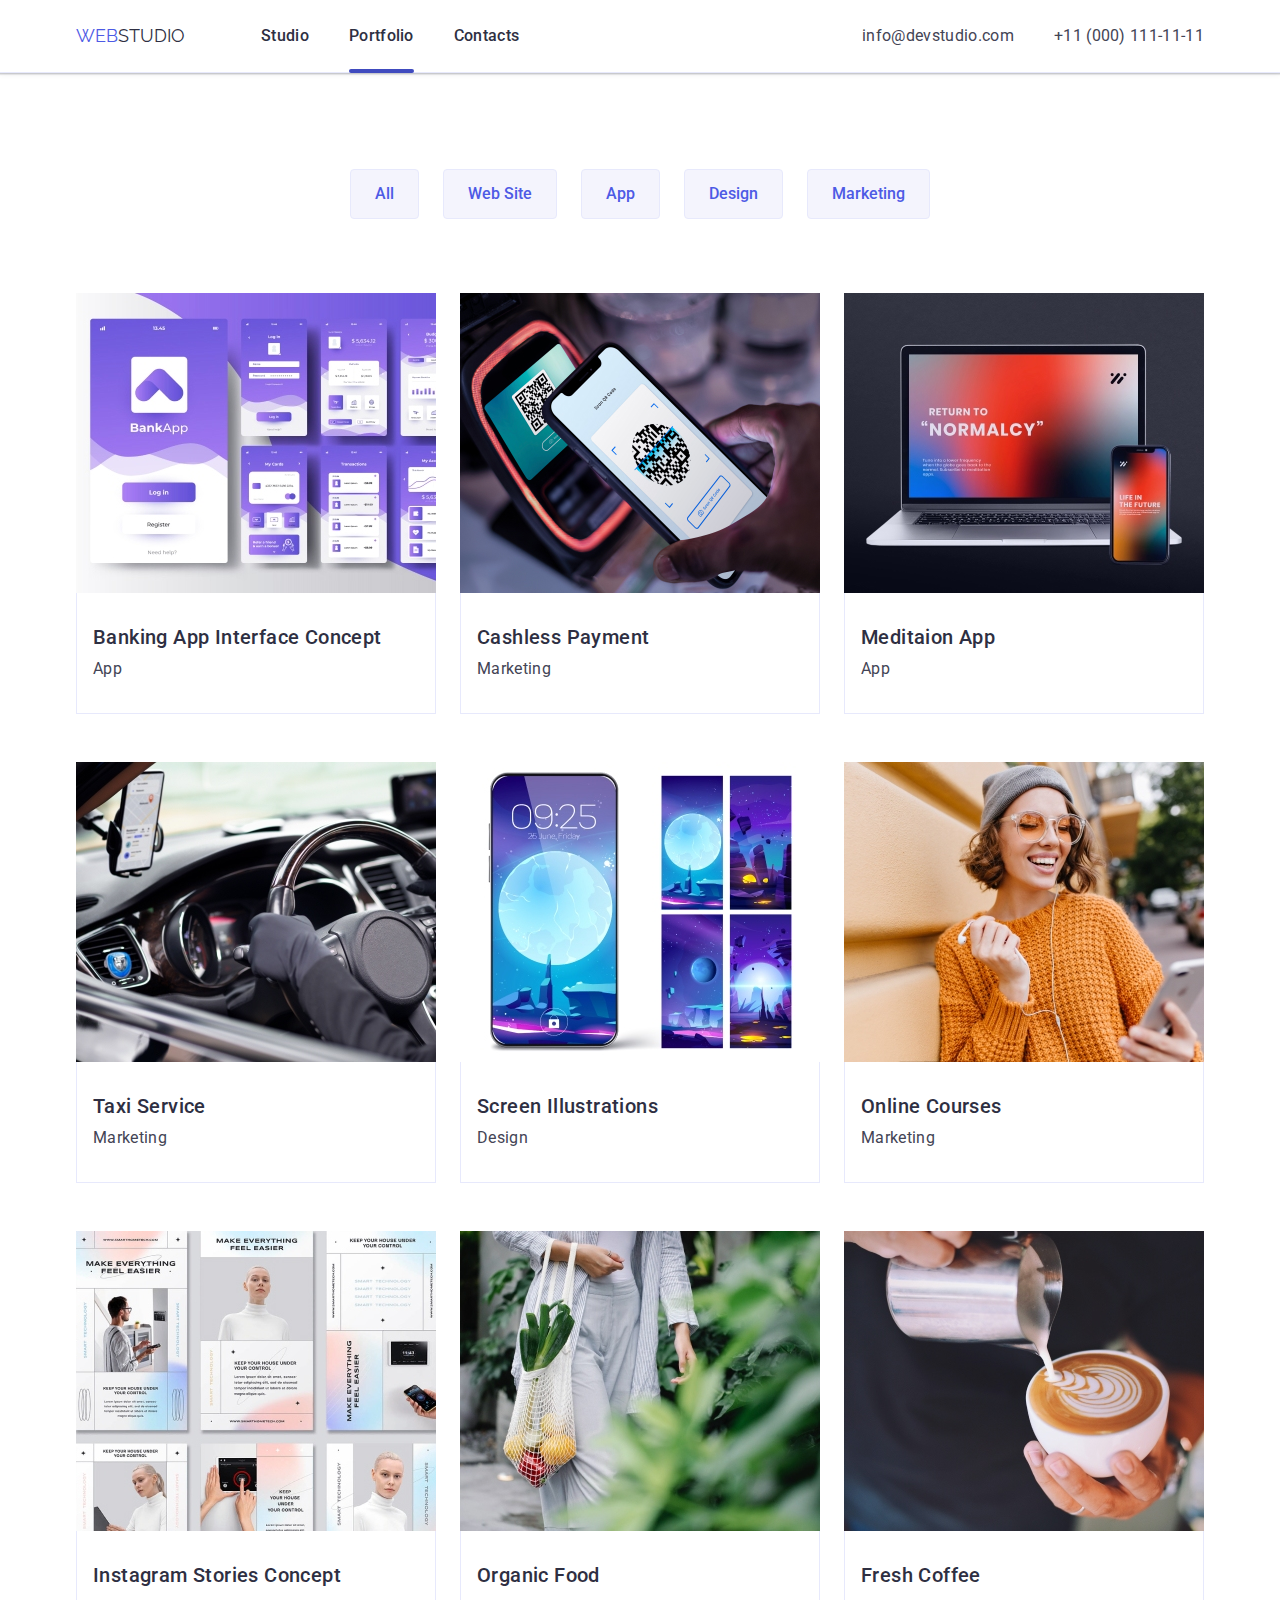
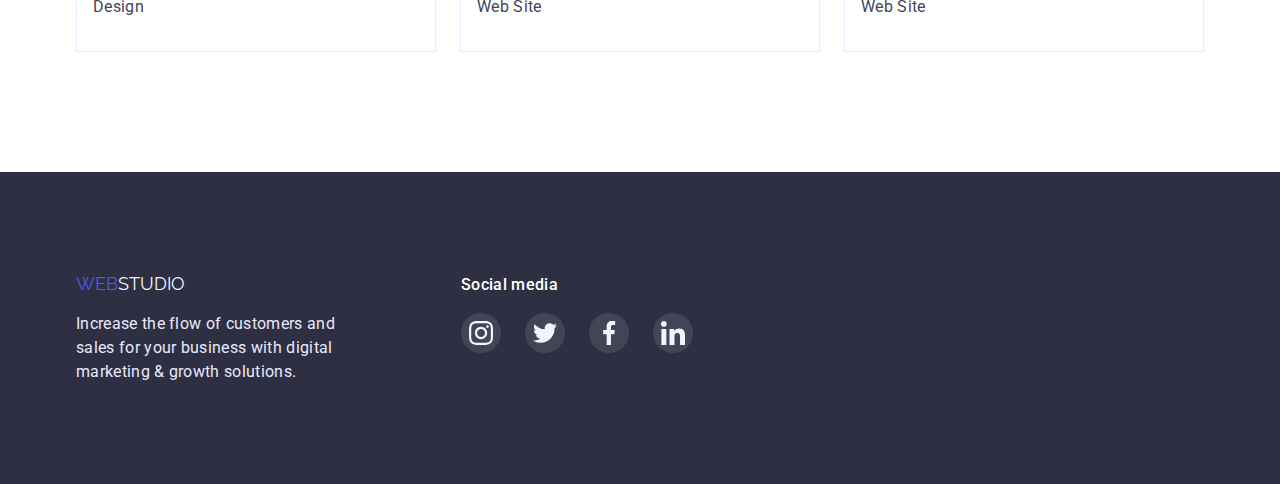
==== portfolio.html @ 2c58c946 "Initial commit" ====
<!DOCTYPE html>
<html lang="en">
  <head>
    <meta charset="UTF-8" />
    <meta http-equiv="X-UA-Compatible" content="IE=edge" />
    <meta name="viewport" content="width=device-width, initial-scale=1.0" />
    <title>Portfolio</title>
    <!-- fonts -->
    <link rel="preconnect" href="https://fonts.googleapis.com" />
    <link rel="preconnect" href="https://fonts.gstatic.com" crossorigin />
    <link
      href="https://fonts.googleapis.com/css2?family=Raleway:wght@800&family=Roboto:wght@400;500;700;900&display=swap"
      rel="stylesheet"
    />
    <link
      rel="stylesheet"
      href="https://cdn.jsdelivr.net/npm/modern-normalize@1.1.0/modern-normalize.min.css"
    />
    <!-- style -->
    <link rel="stylesheet" href="./css/style.css" />
  </head>
  <body>
    <!-- header -->
    <header class="header">
      <!-- menu nav -->
      <div class="headernavi container">
        <nav class="header-nav">
          <a class="header-logo" href="./index.html">
            Web<span class="header-logo-studio">Studio</span>
          </a>
          <ul class="header-list">
            <li class="header-item">
              <a class="header-link" href="./index.html">Studio</a>
            </li>
            <li class="header-item">
              <a class="header-link current" href="./portfolio.html"
                >Portfolio</a
              >
            </li>
            <li class="header-item">
              <a class="header-link" href="">Contacts</a>
            </li>
          </ul>
        </nav>
        <ul class="header-contact">
          <li>
            <a class="header-mail" href="mailto:info@devstudio.com"
              >info@devstudio.com</a
            >
          </li>
          <li>
            <a class="header-phone" href="tel:+110001111111"
              >+11 (000) 111-11-11</a
            >
          </li>
        </ul>
      </div>
    </header>
    <!-- main -->
    <main>
      <!-- menu portfolio -->
      <section class="menu-portfolio">
        <div class="container">
          <h1 hidden>Portfolio menu</h1>
          <ul class="menu-product-filter">
            <li class="menu-item-btn">
              <button class="menu-list-button" type="button">All</button>
            </li>
            <li class="menu-item-btn">
              <button class="menu-list-button" type="button">Web Site</button>
            </li>
            <li class="menu-item-btn">
              <button class="menu-list-button" type="button">App</button>
            </li>
            <li class="menu-item-btn">
              <button class="menu-list-button" type="button">Design</button>
            </li>
            <li class="menu-item-btn">
              <button class="menu-list-button" type="button">Marketing</button>
            </li>
          </ul>
          <ul class="portfolio-filter">
            <li class="portfolio-item">
              <a class="portfolio-item-link" href="#">
                <div class="overlay-img-wrap">
                  <img
                    src="./images/Portfolio/banking_app_.jpg"
                    alt="Bankink app interface"
                    width="360px"
                    height="300px"
                    class="our-product-img"
                  />
                  <p class="overlay">
                    14 Stylish and User-Friendly App Design Concepts · Task
                    Manager App · Calorie Tracker App · Exotic Fruit Ecommerce
                    App · Cloud Storage App
                  </p>
                </div>
                <div class="frame-subtitle">
                  <h2 class="our-product-name">
                    Banking App Interface Concept
                  </h2>
                  <p class="our-product-area">App</p>
                </div>
              </a>
            </li>
            <li class="portfolio-item">
              <a class="portfolio-item-link" href="#">
                <div class="overlay-img-wrap">
                  <img
                    src="./images/Portfolio/cashless_payment.jpg"
                    alt="Cashless Payment"
                    width="360px"
                    height="300px"
                    class="our-product-img"
                  />
                  <p class="overlay">
                    14 Stylish and User-Friendly App Design Concepts · Task
                    Manager App · Calorie Tracker App · Exotic Fruit Ecommerce
                    App · Cloud Storage App
                  </p>
                </div>
                <div class="frame-subtitle">
                  <h2 class="our-product-name">Cashless Payment</h2>
                  <p class="our-product-area">Marketing</p>
                </div>
              </a>
            </li>
            <li class="portfolio-item">
              <a class="portfolio-item-link" href="#">
                <div class="overlay-img-wrap">
                  <img
                    src="./images/Portfolio/meditaion_app.jpg"
                    alt="laptop and Smartphone"
                    width="360px"
                    height="300px"
                    class="our-product-img"
                  />
                  <p class="overlay">
                    14 Stylish and User-Friendly App Design Concepts · Task
                    Manager App · Calorie Tracker App · Exotic Fruit Ecommerce
                    App · Cloud Storage App
                  </p>
                </div>
                <div class="frame-subtitle">
                  <h2 class="our-product-name">Meditaion App</h2>
                  <p class="our-product-area">App</p>
                </div>
              </a>
            </li>
            <li class="portfolio-item">
              <a class="portfolio-item-link" href="#">
                <div class="overlay-img-wrap">
                  <img
                    src="./images/Portfolio/taxi_service.jpg"
                    alt="taxi_service"
                    width="360px"
                    height="300px"
                    class="our-product-img"
                  />
                  <p class="overlay">
                    14 Stylish and User-Friendly App Design Concepts · Task
                    Manager App · Calorie Tracker App · Exotic Fruit Ecommerce
                    App · Cloud Storage App
                  </p>
                </div>
                <div class="frame-subtitle">
                  <h2 class="our-product-name">Taxi Service</h2>
                  <p class="our-product-area">Marketing</p>
                </div>
              </a>
            </li>
            <li class="portfolio-item">
              <a class="portfolio-item-link" href="#">
                <div class="overlay-img-wrap">
                  <img
                    src="./images/Portfolio/screen_illustrations.jpg"
                    alt="Screen Illustrations"
                    width="360px"
                    height="300px"
                    class="our-product-img"
                  />
                  <p class="overlay">
                    14 Stylish and User-Friendly App Design Concepts · Task
                    Manager App · Calorie Tracker App · Exotic Fruit Ecommerce
                    App · Cloud Storage App
                  </p>
                </div>
                <div class="frame-subtitle">
                  <h2 class="our-product-name">Screen Illustrations</h2>
                  <p class="our-product-area">Design</p>
                </div>
              </a>
            </li>
            <li class="portfolio-item">
              <a class="portfolio-item-link" href="#">
                <div class="overlay-img-wrap">
                  <img
                    src="./images/Portfolio/online_courses.jpg"
                    alt="happy girl"
                    width="360px"
                    height="300px"
                    class="our-product-img"
                  />
                  <p class="overlay">
                    14 Stylish and User-Friendly App Design Concepts · Task
                    Manager App · Calorie Tracker App · Exotic Fruit Ecommerce
                    App · Cloud Storage App
                  </p>
                </div>
                <div class="frame-subtitle">
                  <h2 class="our-product-name">Online Courses</h2>
                  <p class="our-product-area">Marketing</p>
                </div>
              </a>
            </li>
            <li class="portfolio-item">
              <a class="portfolio-item-link" href="#">
                <div class="overlay-img-wrap">
                  <img
                    src="./images/Portfolio/instagram_stories.jpg"
                    alt="tape instagram"
                    width="360px"
                    height="300px"
                    class="our-product-img"
                  />
                  <p class="overlay">
                    14 Stylish and User-Friendly App Design Concepts · Task
                    Manager App · Calorie Tracker App · Exotic Fruit Ecommerce
                    App · Cloud Storage App
                  </p>
                </div>
                <div class="frame-subtitle">
                  <h2 class="our-product-name">Instagram Stories Concept</h2>
                  <p class="our-product-area">Design</p>
                </div>
              </a>
            </li>
            <li class="portfolio-item">
              <a class="portfolio-item-link" href="#">
                <div class="overlay-img-wrap">
                  <img
                    src="./images/Portfolio/organic_food.jpg"
                    alt="Screen Illustrations"
                    width="360px"
                    height="300px"
                    class="our-product-img"
                  />
                  <p class="overlay">
                    14 Stylish and User-Friendly App Design Concepts · Task
                    Manager App · Calorie Tracker App · Exotic Fruit Ecommerce
                    App · Cloud Storage App
                  </p>
                </div>
                <div class="frame-subtitle">
                  <h2 class="our-product-name">Organic Food</h2>
                  <p class="our-product-area">Web Site</p>
                </div>
              </a>
            </li>
            <li class="portfolio-item">
              <a class="portfolio-item-link" href="#">
                <div class="overlay-img-wrap">
                  <img
                    src="./images/Portfolio/fresh_coffee.jpg"
                    alt="Cup of coffee"
                    width="360px"
                    height="300px"
                    class="our-product-img"
                  />
                  <p class="overlay">
                    14 Stylish and User-Friendly App Design Concepts · Task
                    Manager App · Calorie Tracker App · Exotic Fruit Ecommerce
                    App · Cloud Storage App
                  </p>
                </div>
                <div class="frame-subtitle">
                  <h2 class="our-product-name">Fresh Coffee</h2>
                  <p class="our-product-area">Web Site</p>
                </div>
              </a>
            </li>
          </ul>
        </div>
      </section>
    </main>
    <footer class="footer">
      <div class="box-footer container">
        <div class="footer-logo-cont">
          <a class="logo-footer" href="index.html"
            >Web<span class="footer-studio-logo">Studio</span></a
          >
          <p class="footer-text">
            Increase the flow of customers and sales for your business with
            digital marketing & growth solutions.
          </p>
        </div>
        <div class="footer-social-cont">
          <h2 class="footer-social-title">Social media</h2>
          <ul class="footer-contacts-list list">
            <li class="footer-contacts-item">
              <a
                class="footer-contacts-link"
                href="https://instagram.com"
                rel="noreferrer noopener"
                aria-label="Instagram link"
                target="_blank"
              >
                <svg class="footer-contacts-icon" width="24" height="24">
                  <use href="./images/icons.svg#icon-instagram"></use>
                </svg>
              </a>
            </li>
            <li>
              <a
                class="footer-contacts-link"
                href="https://twitter.com"
                rel="noreferrer noopener"
                aria-label="Twitter link"
                target="_blank"
              >
                <svg class="contacts-icon" width="24" height="24">
                  <use href="./images/icons.svg#icon-twitter"></use>
                </svg>
              </a>
            </li>
            <li>
              <a
                class="footer-contacts-link"
                href="https://facebook.com"
                rel="noreferrer noopener"
                aria-label="Facebook link"
                target="_blank"
              >
                <svg class="contacts-icon" width="24" height="24">
                  <use href="./images/icons.svg#icon-facebook"></use>
                </svg>
              </a>
            </li>
            <li>
              <a
                class="footer-contacts-link"
                href="https://linkedin.com"
                rel="noreferrer noopener"
                aria-label="Linkedin link"
                target="_blank"
              >
                <svg class="contacts-icon" width="24" height="24">
                  <use href="./images/icons.svg#icon-linkedin"></use>
                </svg>
              </a>
            </li>
          </ul>
        </div>
      </div>
    </footer>
  </body>
</html>
---- css/style.css ----
:root {
  /* color */
  --color-iris: #4d5ae5;
  --color-ocean: #404bbf;
  --color-navy-blue: #2e2f42;
  --color-green: #31d0aa;
  --color-slate: #434455;
  --color-light-slate: #8e8f99;
  --color-cornflower: #e7e9fc;
  --color-cloud: #f4f4fd;
  --color-navy-blue-modal: #2e2f42;
  --color-grey: #2e2f42;
  --color-white: #ffffff;
  --color-modal: #fcfcfc;
  --color-black: #0000000;
  --color-footer-social: rgba(255, 255, 255, 0.1);
  --header-outline: 0px 2px 1px rgba(46, 47, 66, 0.08),
    0px 1px 1px rgba(46, 47, 66, 0.16), 0px 1px 6px rgba(46, 47, 66, 0.08);

  /* fonts */
  --text-family-roboto: "Roboto", sans-serif;
  --text-family-raleway: "Raleway", sans-serif;

  /* transition: function; */
  --turn-fast: 250ms cubic-bezier(0.4, 0, 0.2, 1);
}

*,
*::before,
*::after {
  box-sizing: border-box;
}

html {
  scroll-behavior: smooth;
}

body {
  font-family: var(--text-family-roboto);
}

/* reset */
h1,
h2,
h3,
h4,
h5,
h6,
p,
section {
  margin: 0;
  padding: 0;
}

img {
  display: block;
}

.header-list,
.header-contact,
.our-future-list,
.our-product-list,
.team-list,
.menu-product-list,
.our-product-filter {
  margin: 0;
  padding: 0;
}

button {
  cursor: pointer;
}

.list {
  list-style: none;
}

.container {
  width: 1158px;
  padding-left: 15px;
  padding-right: 15px;
  margin-left: auto;
  margin-right: auto;
}

.header {
  width: 100%;
  background-color: var(--color-white);
  padding: 24px 0;
  box-shadow: var(--header-outline);
  border-bottom: 1px solid var(--color-cornflower);
}

.headernavi {
  display: flex;
  align-items: center;
}

/* Navigation */
.header-nav {
  display: flex;
}

.header-logo {
  font-family: Raleway, sans-serif;
  text-transform: uppercase;
  text-decoration: none;
  font-size: 18px;
  line-height: calc(24 / 18);
  color: var(--color-iris);
}

.header-logo-studio {
  color: var(--color-navy-blue);
}

.header-list {
  margin-left: 76px;
  display: flex;
  gap: 40px;
}

.header-item {
  font-weight: 500;
  font-size: 16px;
  line-height: calc(24 / 16);
  letter-spacing: 0.02em;
  list-style: none;
}

.header-link {
  position: relative;
  padding-bottom: 24px;
  color: var(--color-navy-blue);
  text-decoration: none;
}

.header-link:hover,
.header-link:focus,
.header-mail:hover,
.header-mail:focus,
.header-phone:hover,
.header-phone:focus {
  color: var(--color-ocean);
  transition: color var(--turn-fast);
}

.header-link.current::after {
  content: "";
  position: absolute;
  bottom: -4px;
  display: block;
  width: 100%;
  height: 4px;
  border-radius: 2px;
  background-color: var(--color-ocean);
}

.header-contact {
  list-style: none;
  margin-left: auto;
  display: flex;
  gap: 40px;
}

.header-mail,
.header-phone {
  font-size: 16px;
  line-height: calc(24 / 16);
  letter-spacing: 0.02em;
  color: var(--color-slate);
  text-decoration: none;
}

/* hero section */

.hero {
  max-width: 1440px;
  margin-left: auto;
  margin-right: auto;
  background-image: linear-gradient(
      rgba(46, 47, 66, 0.7),
      rgba(46, 47, 66, 0.7)
    ),
    url(../images/hero/people-office.png);
  background-repeat: no-repeat;
  background-position: center;
  background-size: cover;
  background-color: var(--color-navy-blue);
  text-align: center;
  padding: 188px 0;
}

.hero-title {
  font-family: "Roboto", sans-serif;
  font-weight: 700;
  font-size: 56px;
  line-height: calc(60 / 56);
  letter-spacing: 0.02em;
  color: var(--color-white);
  width: 500px;
  margin-left: auto;
  margin-right: auto;
  margin-bottom: 48px;
}

.btn-hero {
  font-family: "Roboto", sans-serif;
  font-weight: 500;
  font-size: 16px;
  line-height: calc(24 / 16);
  letter-spacing: 0.04em;
  background: var(--color-iris);
  color: var(--color-white);
  padding: 16px 32px;
  border-radius: 4px;
  border: none;
}

.btn-hero:hover,
.btn-hero:focus {
  background-color: var(--color-ocean);
  box-shadow: 0px 4px 4px rgba(0, 0, 0, 0.15);
  transition: background-color var(--turn-fast), box-shadow var(--turn-fast);
}

/* Our-future section */

.our-future {
  background-color: var(--color-white);
  padding: 120px 0;
}

.our-future-list {
  list-style-type: none;
  display: flex;
  justify-content: center;
  gap: 24px;
}

.future-container-icons {
  padding: 24px 100px;
  background-color: var(--color-cloud);
  margin-bottom: 8px;
}

.our-future-subtitle {
  letter-spacing: 0.02em;
  color: var(--color-navy-blue);
  text-transform: capitalize;
  margin-bottom: 8px;
}

.our-future-text {
  font-size: 16px;
  line-height: calc(24 / 16);
  color: var(--color-slate);
  width: 265px;
}

/* Our product section */

.our-product {
  padding-bottom: 120px;
}

.our-product-title {
  color: var(--color-navy-blue);
  font-size: 36px;
  line-height: calc(40 / 36);
  letter-spacing: 0.02em;
  text-transform: capitalize;
  text-align: center;
  margin-bottom: 72px;
}

.our-product-list {
  list-style-type: none;
  display: flex;
  gap: 24px;
}

.team-section {
  background-color: var(--color-cloud);
  padding: 120px 0 110px 0;
}

.team-title {
  color: var(--color-navy-blue);
  font-size: 36px;
  line-height: calc(40 / 36);
  letter-spacing: 0.02em;
  text-transform: capitalize;
  margin-bottom: 72px;
  text-align: center;
}

.team-list {
  display: flex;
  justify-items: center;
  gap: 24px;
}

.team-list-card {
  width: 264px;
  background: var(--color-white);
  box-shadow: 0px 1px 6px rgba(46, 47, 66, 0.08),
    0px 1px 1px rgba(46, 47, 66, 0.16), 0px 2px 1px rgba(46, 47, 66, 0.08);
  border-radius: 0px 0px 4px 4px;
}

.team-name-container {
  padding: 32px 16px;
}

.team-list-name {
  color: var(--color-navy-blue);
  font-size: 20px;
  line-height: calc(24 / 20);
  letter-spacing: 0.02em;
  text-align: center;
  margin-bottom: 8px;
}

.team-list-possition {
  font-size: 16px;
  line-height: calc(24 / 16);
  letter-spacing: 0.02em;
  color: var(--color-slate);
  text-align: center;
  margin-bottom: 8px;
}

.contacts-list {
  display: flex;
  align-items: center;
  justify-content: center;
  gap: 24px;
  padding: 0;
}

.contacts-link {
  display: flex;
  align-items: center;
  justify-content: center;
  width: 40px;
  height: 40px;
  border-radius: 50%;
  background-color: var(--color-iris);
}

.contacts-link:hover,
.contacts-link:focus {
  background-color: var(--color-ocean);
  transition: background-color 250ms cubic-bezier(0.4, 0, 0.2, 1);
}

.contacts-icon {
  fill: var(--color-cloud);
}

/* Customers */

.custom-title,
.custom-list {
  margin: 0;
  padding: 0;
}

.customers {
  padding: 130px 0 120px 0;
}

.custom-title {
  font-family: inherit;
  font-weight: 700;
  font-size: 36px;
  line-height: calc(40 / 36);
  letter-spacing: 0.02em;
  text-align: center;
  color: var(--color-navy-blue);
  margin-bottom: 72px;
}

.custom-list {
  display: flex;
  align-items: center;
  justify-content: center;
  gap: 24px;
}

.custom-link {
  max-width: 168px;
  display: flex;
  align-items: center;
  justify-content: center;
  padding: 16px 32px;
  border: 1px solid var(--color-light-slate);
  border-radius: 4px;
}
.custom-icon {
  fill: var(--color-light-slate);
}

.custom-link:hover .custom-icon,
.custom-link:focus .custom-icon {
  fill: var(--color-ocean);
  transition: fill 250ms cubic-bezier(0.4, 0, 0.2, 1);
}

.custom-link:hover {
  border: 1px solid var(--color-ocean);
  transition: border 250ms cubic-bezier(0.4, 0, 0.2, 1);
}

/**
  |============================
  | Portfolio-section
  |============================
*/
.menu-portfolio {
  padding: 96px 0 120px 0;
}

.menu-product-filter {
  display: flex;
  justify-content: center;
  align-items: center;
  list-style: none;
  padding: 0;
  margin: 0;
  column-gap: 24px;
  margin-bottom: 74px;
}

.menu-list-button {
  font-family: "Roboto", sans-serif;
  font-weight: 500;
  font-size: 16px;
  line-height: calc(24 / 16);
  background: var(--color-cloud);
  border: 1px solid var(--color-cornflower);
  border-radius: 4px;
  color: var(--color-iris);
  padding: 12px 24px;
}
.menu-list-button:hover,
.menu-list-button:focus {
  background-color: var(--color-ocean);
  color: var(--color-white);
  border: 1px solid var(--color-ocean);
  box-shadow: 0px 3px 1px rgba(0, 0, 0, 0.1), 0px 2px 1px rgba(0, 0, 0, 0.08),
    0px 2px 2px rgba(0, 0, 0, 0.12);
  transition: background-color 250ms cubic-bezier(0.4, 0, 0.2, 1),
    color 250ms cubic-bezier(0.4, 0, 0.2, 1),
    border 250ms cubic-bezier(0.4, 0, 0.2, 1),
    box-shadow 250ms cubic-bezier(0.4, 0, 0.2, 1);
  transition-delay: 100ms;
}

/* Filter card */

.portfolio-filter {
  display: flex;
  flex-wrap: wrap;
  list-style: none;
  margin: 0;
  padding: 0;
  margin-left: -24px;
  margin-top: -48px;
}

.portfolio-filter > .portfolio-item {
  display: block;
  flex-basis: calc(100% / 3 - 24px);
  margin-left: 24px;
  margin-top: 48px;
}

.portfolio-item-link {
  text-decoration: none;
  display: block;
}

.overlay-img-wrap {
  position: relative;
  overflow: hidden;
}

.overlay {
  position: absolute;
  top: 0;
  left: 0;
  width: 100%;
  height: 100%;
  overflow: auto;

  padding: 40px 32px;
  font-family: inherit;
  font-weight: 400;
  font-size: 16px;
  line-height: calc(24 / 16);
  letter-spacing: 0.02em;
  color: var(--color-cloud);
  background-color: var(--color-iris);

  transform: translateY(100%);
  transition: transform 350ms ease;
}

.portfolio-item-link:hover .overlay,
.portfolio-item-link:focus .overlay {
  transform: translatex(0);
  transition: transform 250ms cubic-bezier(0.4, 0, 0.2, 1);
}

.frame-subtitle {
  padding: 32px 16px;
  border: 1px solid var(--color-cornflower);
  border-top: none;
}

.portfolio-item-link:hover,
.portfolio-item-link:focus {
  box-shadow: 0px 1px 6px rgba(46, 47, 66, 0.08),
    0px 1px 1px rgba(46, 47, 66, 0.16), 0px 2px 1px rgba(46, 47, 66, 0.08);
  transition: box-shadow 250ms cubic-bezier(0.4, 0, 0.2, 1);
}

.our-product-name {
  font-weight: 500;
  font-size: 20px;
  line-height: calc(24 / 20);
  letter-spacing: 0.02em;
  color: var(--color-navy-blue);
  margin-bottom: 8px;
}

.our-product-area {
  color: var(--color-slate);
  font-size: 16px;
  line-height: calc(24 / 16);
  letter-spacing: 0.02em;
}

/**
  |============================
  |  footer section
  |============================
*/

.footer {
  background-color: var(--color-navy-blue);
  padding: 100px 0px;
}

.box-footer {
  display: flex;
  align-items: baseline;
}

.footer-logo-cont {
  margin-right: 120px;
}

.logo-footer .footer-studio-logo {
  margin-bottom: 16px;
}

.logo-footer {
  font-family: "Raleway", sans-serif;
  text-transform: uppercase;
  text-decoration: none;
  font-size: 18px;
  line-height: calc(24 / 18);
  color: var(--color-iris);
}

.footer-studio-logo {
  color: var(--color-cloud);
}

.footer-text {
  font-size: 16px;
  line-height: calc(24 / 16);
  letter-spacing: 0.02em;
  color: var(--color-cornflower);
  width: 265px;
  margin-top: 16px;
}

.footer-social-title {
  font-family: "Roboto";
  font-style: normal;
  font-weight: 500;
  font-size: 16px;
  line-height: calc(24 / 16);
  letter-spacing: 0.02em;
  color: var(--color-white);
  margin-bottom: 16px;
}
.footer-contacts-list {
  display: flex;
  align-items: center;
  justify-content: center;
  gap: 24px;
  padding: 0;
  margin: 0;
  margin-right: 80px;
}

.footer-contacts-link {
  display: flex;
  align-items: center;
  justify-content: center;
  width: 40px;
  height: 40px;
  border-radius: 50%;
  background: var(--color-footer-social);
}

.footer-contacts-icon {
  fill: var(--color-cloud);
}

.footer-contacts-link:hover,
.footer-contacts-link:focus {
  background-color: var(--color-green);
  transition: background-color var(--turn-fast);
}

.subscribe-wraper {
}

.subscribe-badge {
  font-family: inherit;
  font-weight: 500;
  font-size: 16px;
  line-height: calc(24 / 16);
  letter-spacing: 0.02em;
  color: var(--color-white);
  margin-bottom: 16px;
}

.subscribe-form {
  display: flex;
  align-items: center;
  justify-content: center;
  gap: 24px;
}

.subscribe-container {
}

.subscribe-field {
}

.subscribe-input {
  width: 264px;
  height: 40px;

  border: 1px solid rgba(255, 255, 255, 0.3);
  filter: drop-shadow(0px 4px 4px rgba(0, 0, 0, 0.15));
  border-radius: 4px;
}

.send-icon {
}

.subscribe-btn {
}

/**
  |============================
  | Modal Window
  |============================
*/
.backdrop {
  position: fixed;
  left: 0;
  right: 0;
  top: 0;
  bottom: 0;

  background-color: rgba(46, 47, 66, 0.4);

  transition: opacity var(--turn-fast), visibility var(--turn-fast);
}

.backdrop.is-hidden {
  opacity: 0;
  visibility: hidden;
  pointer-events: none;
  transition-delay: 250ms;
}

.modal {
  position: absolute;
  top: 50%;
  left: 50%;

  transform: translate(-50%, -50%);
  width: 408px;
  min-height: 576px;
  background-color: var(--color-modal);
  border-radius: 4px;
  box-shadow: 0px 1px 1px rgba(0, 0, 0, 0.14), 0px 1px 3px rgba(0, 0, 0, 0.12),
    0px 2px 1px rgba(0, 0, 0, 0.2);
}

.modal-btn {
  position: absolute;
  top: 24px;
  right: 24px;

  display: flex;
  align-items: center;
  justify-content: center;
  width: 24px;
  height: 24px;
  background-color: var(--color-cornflower);
  border: 1px solid rgba(0, 0, 0, 0.1);
  border-radius: 50%;
  padding: 0;
}

.modal-btn:hover {
  background-color: var(--color-ocean);
  fill: var(--color-white);
  transition: background-color var(--turn-fast), fill var(--turn-fast);
}

.modal-icon {
  fill: var(--color-black);
}

label {
  display: block;
}
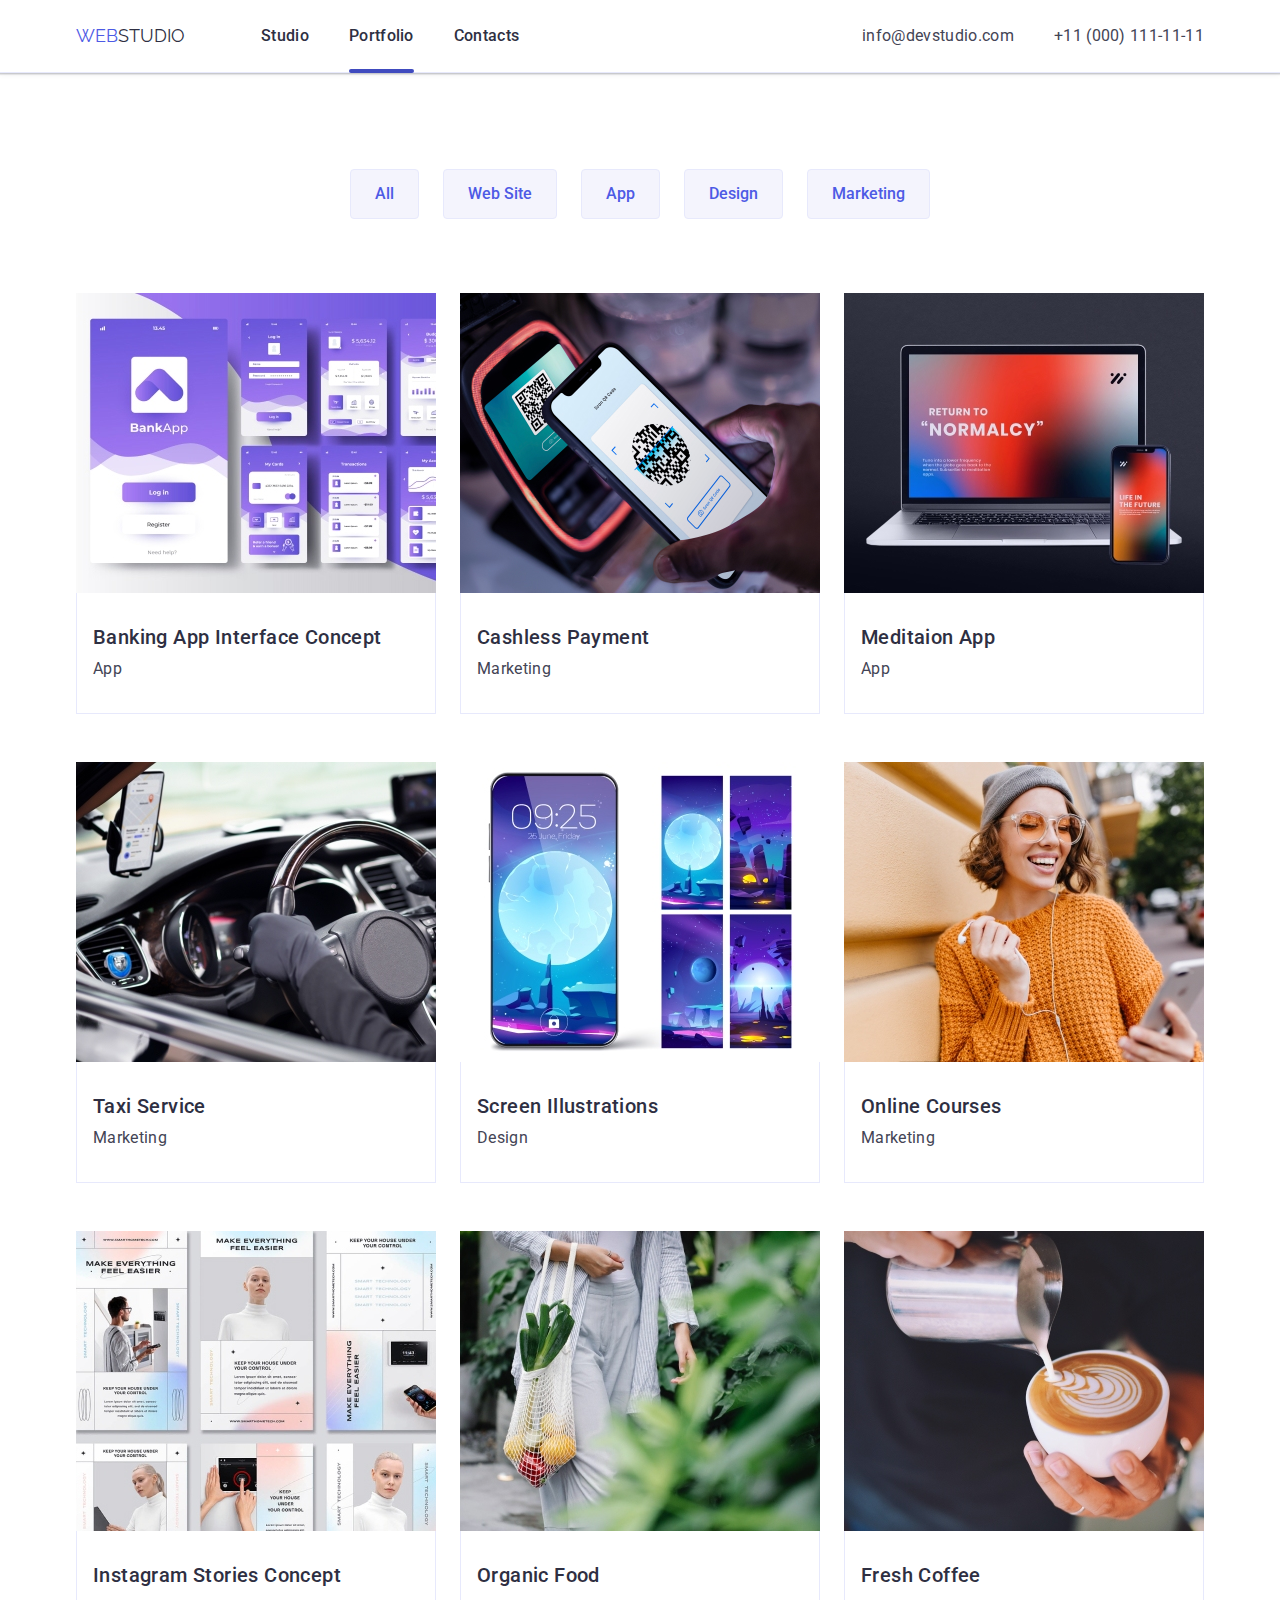
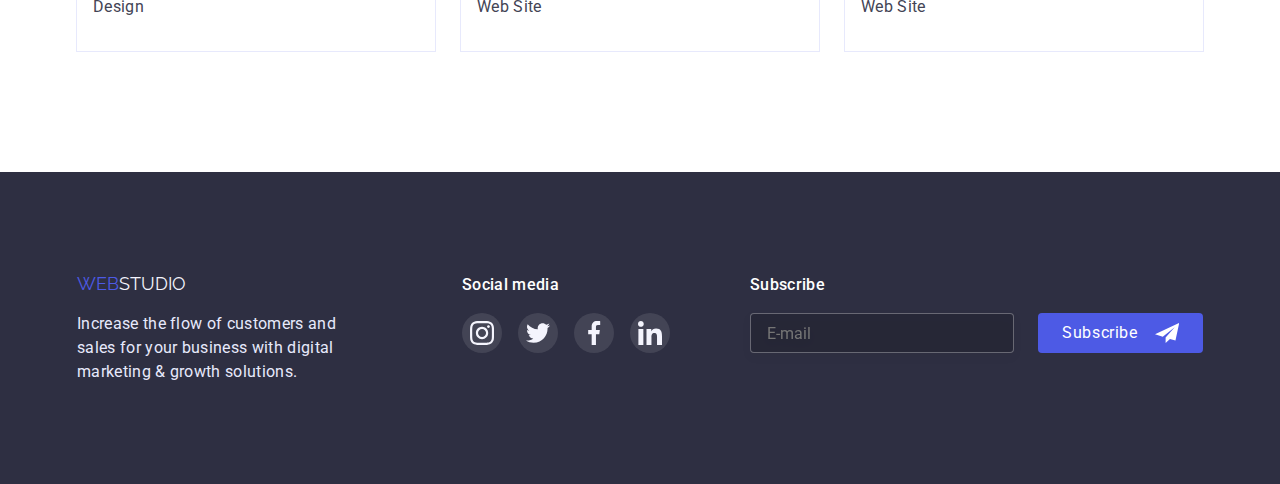
==== commit 80d9adab: "DONE HW-06" ====
--- a/portfolio.html
+++ b/portfolio.html
@@ -284,6 +284,7 @@
         </div>
       </section>
     </main>
+     <!-- footer  -->
     <footer class="footer">
       <div class="box-footer container">
         <div class="footer-logo-cont">
@@ -295,7 +296,7 @@
             digital marketing & growth solutions.
           </p>
         </div>
-        <div class="footer-social-cont">
+        <div class="footer-box-contact">
           <h2 class="footer-social-title">Social media</h2>
           <ul class="footer-contacts-list list">
             <li class="footer-contacts-item">
@@ -352,7 +353,45 @@
             </li>
           </ul>
         </div>
+
+        <!-- subscribe-footer -->
+
+        <div class="subscribe-wraper">
+          <p class="subscribe-badge">Subscribe</p>
+          <form
+            class="subscribe-form"
+            name="subscribe_form"
+            autocomplete="off"
+            novalidate
+          >
+            <label class="subscribe-field">
+              <input
+                class="subscribe-input"
+                type="email"
+                name="email"
+                placeholder="E-mail"
+              />
+            </label>
+            <div class="subscribe-box-bottom">
+              <button class="subscribe-btn" type="submit">Subscribe</button>
+              <svg class="send-icon" width="24" height="24">
+                <use href="./images/icons.svg#icon-send"></use>
+              </svg>
+            </div>
+          </form>
+        </div>
       </div>
+    </footer>
+
+    <!-- Modal Window -->
+    <div class="backdrop is-hidden" data-modal>
+      <div class="modal">
+        <button class="modal-btn" type="buttom" data-modal-close>
+          <svg class="modal-icon" width="8" height="8">
+            <use href="./images/icons.svg#icon-close"></use>
+          </svg>
+        </button>
+
     </footer>
   </body>
 </html>
--- a/css/style.css
+++ b/css/style.css
@@ -16,6 +16,7 @@
   --color-footer-social: rgba(255, 255, 255, 0.1);
   --header-outline: 0px 2px 1px rgba(46, 47, 66, 0.08),
     0px 1px 1px rgba(46, 47, 66, 0.16), 0px 1px 6px rgba(46, 47, 66, 0.08);
+  --color-whitegray: #757575;
 
   /* fonts */
   --text-family-roboto: "Roboto", sans-serif;
@@ -73,6 +74,21 @@
 
 .list {
   list-style: none;
+  margin: 0;
+  padding: 0;
+}
+
+.visually-hidden {
+  position: absolute;
+  white-space: nowrap;
+  width: 1px;
+  height: 1px;
+  overflow: hidden;
+  border: 0;
+  padding: 0;
+  clip: rect(0 0 0 0);
+  clip-path: inset(50%);
+  margin: -1px;
 }
 
 .container {
@@ -557,6 +573,7 @@
 .box-footer {
   display: flex;
   align-items: baseline;
+  justify-content: center;
 }
 
 .footer-logo-cont {
@@ -589,6 +606,12 @@
   margin-top: 16px;
 }
 
+/* Social link */
+
+.footer-box-contact {
+  margin-right: 80px;
+}
+
 .footer-social-title {
   font-family: "Roboto";
   font-style: normal;
@@ -603,10 +626,9 @@
   display: flex;
   align-items: center;
   justify-content: center;
-  gap: 24px;
+  gap: 16px;
   padding: 0;
   margin: 0;
-  margin-right: 80px;
 }
 
 .footer-contacts-link {
@@ -629,7 +651,9 @@
   transition: background-color var(--turn-fast);
 }
 
+/* Subsribe container */
 .subscribe-wraper {
+  display: block;
 }
 
 .subscribe-badge {
@@ -646,28 +670,51 @@
   display: flex;
   align-items: center;
   justify-content: center;
-  gap: 24px;
-}
-
-.subscribe-container {
-}
-
-.subscribe-field {
 }
 
 .subscribe-input {
+  display: block;
   width: 264px;
   height: 40px;
-
+  background-color: rgba(0, 0, 0, 0.15);
   border: 1px solid rgba(255, 255, 255, 0.3);
   filter: drop-shadow(0px 4px 4px rgba(0, 0, 0, 0.15));
   border-radius: 4px;
+  outline: none;
+  padding: 8px 16px;
+  color: var(--color-white);
+  margin-right: 24px;
+}
+
+.subscribe-box-bottom {
+  display: flex;
+  align-items: center;
+  justify-content: center;
+  position: relative;
+}
+
+.subscribe-btn {
+  display: flex;
+  align-items: center;
+
+  font-size: 16px;
+  line-height: calc(24 / 16);
+  letter-spacing: 0.04em;
+  width: 165px;
+  height: 40px;
+  color: var(--color-white);
+  background-color: var(--color-iris);
+  border-radius: 4px;
+  border: none;
+  padding: 8px 24px;
 }
 
 .send-icon {
-}
-
-.subscribe-btn {
+  position: absolute;
+  top: 50%;
+  right: 24px;
+  transform: translateY(-50%);
+  fill: var(--color-white);
 }
 
 /**
@@ -706,6 +753,7 @@
   border-radius: 4px;
   box-shadow: 0px 1px 1px rgba(0, 0, 0, 0.14), 0px 1px 3px rgba(0, 0, 0, 0.12),
     0px 2px 1px rgba(0, 0, 0, 0.2);
+  padding: 72px 24px 24px 24px;
 }
 
 .modal-btn {
@@ -730,10 +778,162 @@
   transition: background-color var(--turn-fast), fill var(--turn-fast);
 }
 
+.modal-title {
+  display: block;
+  font-weight: 500;
+  font-size: 16px;
+  line-height: calc(24 / 16);
+  text-align: center;
+  letter-spacing: 0.02em;
+  color: var(--color-navy-blue-modal);
+  margin-bottom: 14px;
+}
+
 .modal-icon {
   fill: var(--color-black);
 }
 
-label {
-  display: block;
-}
+/* modal form */
+.modal-form {
+  font-size: 14px;
+}
+
+.modal-form-name {
+  display: block;
+  font-family: inherit;
+  font-weight: 400;
+  font-size: 12px;
+  line-height: calc(16 / 12);
+  letter-spacing: 0.04em;
+  color: var(--color-light-slate);
+  margin-bottom: 4px;
+}
+
+.modal-form-label {
+  display: block;
+  font-size: 12px;
+  line-height: calc(16 / 12);
+  color: var(--color-light-slate);
+  margin-bottom: 4px;
+}
+
+.modal-form-group {
+  position: relative;
+  margin-bottom: 8px;
+}
+.modal-form-input {
+  display: block;
+  width: 100%;
+  height: 40px;
+  padding-left: 38px;
+  padding-right: 38px;
+  border: 1px solid rgba(33, 33, 33, 0.2);
+  border-radius: 4px;
+  outline: transparent;
+}
+
+.modal-form-icon {
+  position: absolute;
+  top: 50%;
+  left: 16px;
+  transform: translateY(-50%);
+  pointer-events: none;
+  fill: var(--color-navy-blue-modal);
+  transition: fill var(--turn-fast);
+}
+
+.modal-form-input:focus + .modal-form-icon {
+  fill: var(--color-iris);
+}
+
+.modal-form-comment {
+  display: block;
+  width: 100%;
+  height: 120px;
+  font-size: 12px;
+  padding: 8px 16px;
+  outline: transparent;
+  border: 1px solid rgba(33, 33, 33, 0.2);
+  border-radius: 4px;
+  resize: none;
+  margin-bottom: 16px;
+}
+
+.modal-form-input:focus,
+.modal-form-input:focus-visible {
+  outline: 1px solid var(--color-iris);
+  border-radius: 4px;
+}
+
+.modal-form-comment:focus,
+.modal-form-comment:focus-visible {
+  outline: 1px solid var(--color-iris);
+  border-radius: 4px;
+}
+
+.modal-form-comment::placeholder {
+  font-weight: 400;
+  font-size: 12px;
+  line-height: calc(14 / 12);
+  letter-spacing: 0.04em;
+  color: rgba(117, 117, 117, 0.5);
+}
+
+.modal-form-agreement {
+  display: flex;
+  align-items: center;
+  justify-content: start;
+  gap: 8px;
+  margin-bottom: 24px;
+}
+.modal-form-checkbox {
+  appearance: none;
+  display: block;
+  width: 16px;
+  height: 16px;
+  border: 1.25px solid #2e2f42;
+  border-radius: 2px;
+  background-color: white;
+  transition: background-color var(--turn-fast);
+}
+
+.modal-form-checkbox:checked {
+  background-color: var(--color-ocean);
+  border-color: var(--color-ocean);
+  background-image: url("data:image/svg+xml,%3Csvg xmlns='http://www.w3.org/2000/svg' width='10' height='8' %3E%3Cpath fill='%23F4F4FD' d='M8.4456.255A.9174.9174 0 0 1 9.0869 0a.9175.9175 0 0 1 .6375.2648c.1703.168.269.396.2753.6357a.9278.9278 0 0 1-.2415.6495L4.8636 7.7044a.9202.9202 0 0 1-.2987.215.916.916 0 0 1-1.0262-.1904L.2928 4.4656a.9249.9249 0 0 1-.2132-.3002.9292.9292 0 0 1 .1899-1.0306.9197.9197 0 0 1 .306-.2036.9158.9158 0 0 1 .719.0128.9203.9203 0 0 1 .2987.2143l2.5687 2.5814L8.4223.2822A.329.329 0 0 1 8.4468.255h-.0012Z'/%3E%3C/svg%3E");
+  background-repeat: no-repeat;
+  background-position: center;
+}
+
+.modal-form-desc {
+  font-weight: 400;
+  font-size: 12px;
+  line-height: calc(14 / 12);
+  letter-spacing: 0.04em;
+  color: var(--color-grey);
+  user-select: none;
+}
+.modal-form-link {
+  font-size: 12px;
+  line-height: calc(16 / 12);
+  letter-spacing: 0.04em;
+  text-decoration-line: underline;
+  color: var(--color-iris);
+}
+.modal-form-btn {
+  display: block;
+  width: 169px;
+  height: 56px;
+  font-weight: 500;
+  font-size: 16px;
+  letter-spacing: 0.04em;
+  padding: 16px 32px;
+  margin-left: auto;
+  margin-right: auto;
+
+  color: var(--color-white);
+  background-color: var(--color-iris);
+  box-shadow: 0px 4px 4px rgba(0, 0, 0, 0.15);
+  border-radius: 4px;
+  border: none;
+}
